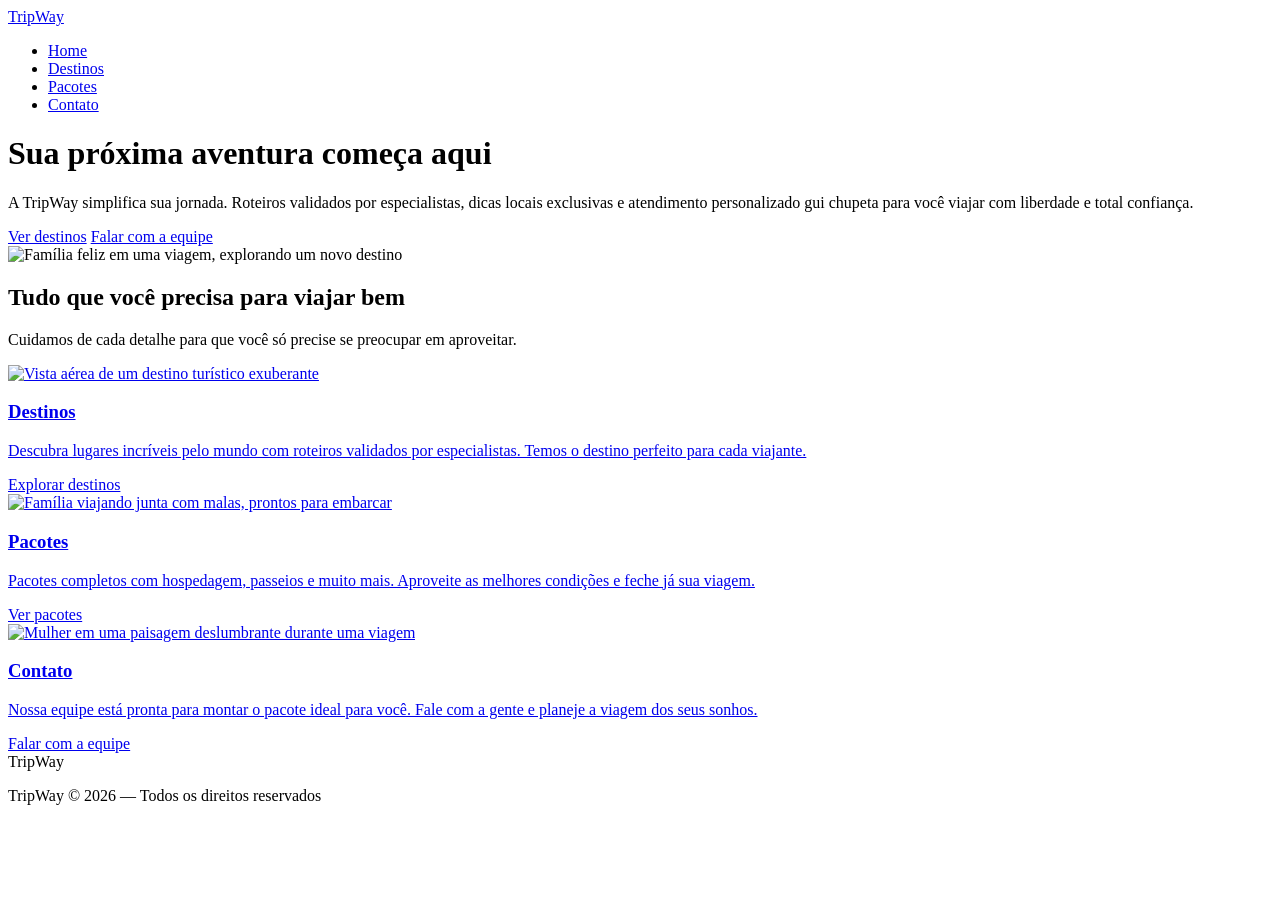
==== index.html @ b793ada8 "atualizando pagina index.html" ====
<!doctype html>
<html lang="pt-BR">
  <head>
    <meta charset="UTF-8" />
    <meta name="viewport" content="width=device-width, initial-scale=1.0" />
    <meta name="description" content="TripWay — Sua agência de viagens. Roteiros validados por especialistas, pacotes completos e atendimento personalizado." />
    <link rel="preconnect" href="https://fonts.googleapis.com" />
    <link rel="preconnect" href="https://fonts.gstatic.com" crossorigin />
    <link href="https://fonts.googleapis.com/css2?family=Poppins:ital,wght@0,100;0,200;0,300;0,400;0,500;0,600;0,700;0,800;0,900;1,100;1,200;1,300;1,400;1,500;1,600;1,700;1,800;1,900&display=swap" rel="stylesheet" />
    <link rel="stylesheet" href="./css/style.css" />
    <title>Home | TripWay</title>
  </head>
  <body>

    <nav>
      <div class="nav-inner">
        <a href="index.html" class="nav-logo">Trip<span>Way</span></a>
        <ul>
          <li><a href="index.html" class="ativo">Home</a></li>
          <li><a href="pages/destinos.html">Destinos</a></li>
          <li><a href="pages/pacotes.html">Pacotes</a></li>
          <li><a href="pages/contato.html">Contato</a></li>
        </ul>
      </div>
    </nav>

    <header>
      <div class="hero">
        <div class="hero-texto">
          <h1>Sua próxima aventura começa aqui</h1>
          <p>
            A TripWay simplifica sua jornada. Roteiros validados por especialistas,
            dicas locais exclusivas e atendimento personalizado gui chupeta para você viajar
            com liberdade e total confiança.
          </p>
          <div class="hero-acoes">
            <a href="pages/destinos.html" class="btn btn-primario">Ver destinos</a>
            <a href="pages/contato.html" class="btn btn-secundario">Falar com a equipe</a>
          </div>
        </div>
        <div class="hero-imagem">
          <img src="img/image.png" alt="Família feliz em uma viagem, explorando um novo destino" />
        </div>
      </div>
    </header>

    <main>

      <section>
        <div class="secao-titulo">
          <h2>Tudo que você precisa para viajar bem</h2>
          <p>Cuidamos de cada detalhe para que você só precise se preocupar em aproveitar.</p>
        </div>

        <div class="grade-cards">
          <a href="pages/destinos.html" class="card">
            <img src="img/imagem-card-detino.png" alt="Vista aérea de um destino turístico exuberante" />
            <div class="card-corpo">
              <h3>Destinos</h3>
              <p>Descubra lugares incríveis pelo mundo com roteiros validados por especialistas. Temos o destino perfeito para cada viajante.</p>
            </div>
            <div class="card-rodape">
              <span class="card-link">Explorar destinos </span>
            </div>
          </a>

          <a href="pages/pacotes.html" class="card">
            <img src="img/imagem-card-pacote.png" alt="Família viajando junta com malas, prontos para embarcar" />
            <div class="card-corpo">
              <h3>Pacotes</h3>
              <p>Pacotes completos com hospedagem, passeios e muito mais. Aproveite as melhores condições e feche já sua viagem.</p>
            </div>
            <div class="card-rodape">
              <span class="card-link">Ver pacotes </span>
            </div>
          </a>

          <a href="pages/contato.html" class="card">
            <img src="img/imagem-contato.png" alt="Mulher em uma paisagem deslumbrante durante uma viagem" />
            <div class="card-corpo">
              <h3>Contato</h3>
              <p>Nossa equipe está pronta para montar o pacote ideal para você. Fale com a gente e planeje a viagem dos seus sonhos.</p>
            </div>
            <div class="card-rodape">
              <span class="card-link">Falar com a equipe </span>
            </div>
          </a>
        </div>
      </section>
    </main>

    <footer>
      <div class="footer-inner">
        <div class="footer-topo">
          <div class="footer-logo">Trip<span>Way</span></div>
          <p class="footer-copy">TripWay &copy; 2026 — Todos os direitos reservados</p>
        </div>
      </div>
    </footer>

  </body>
</html>
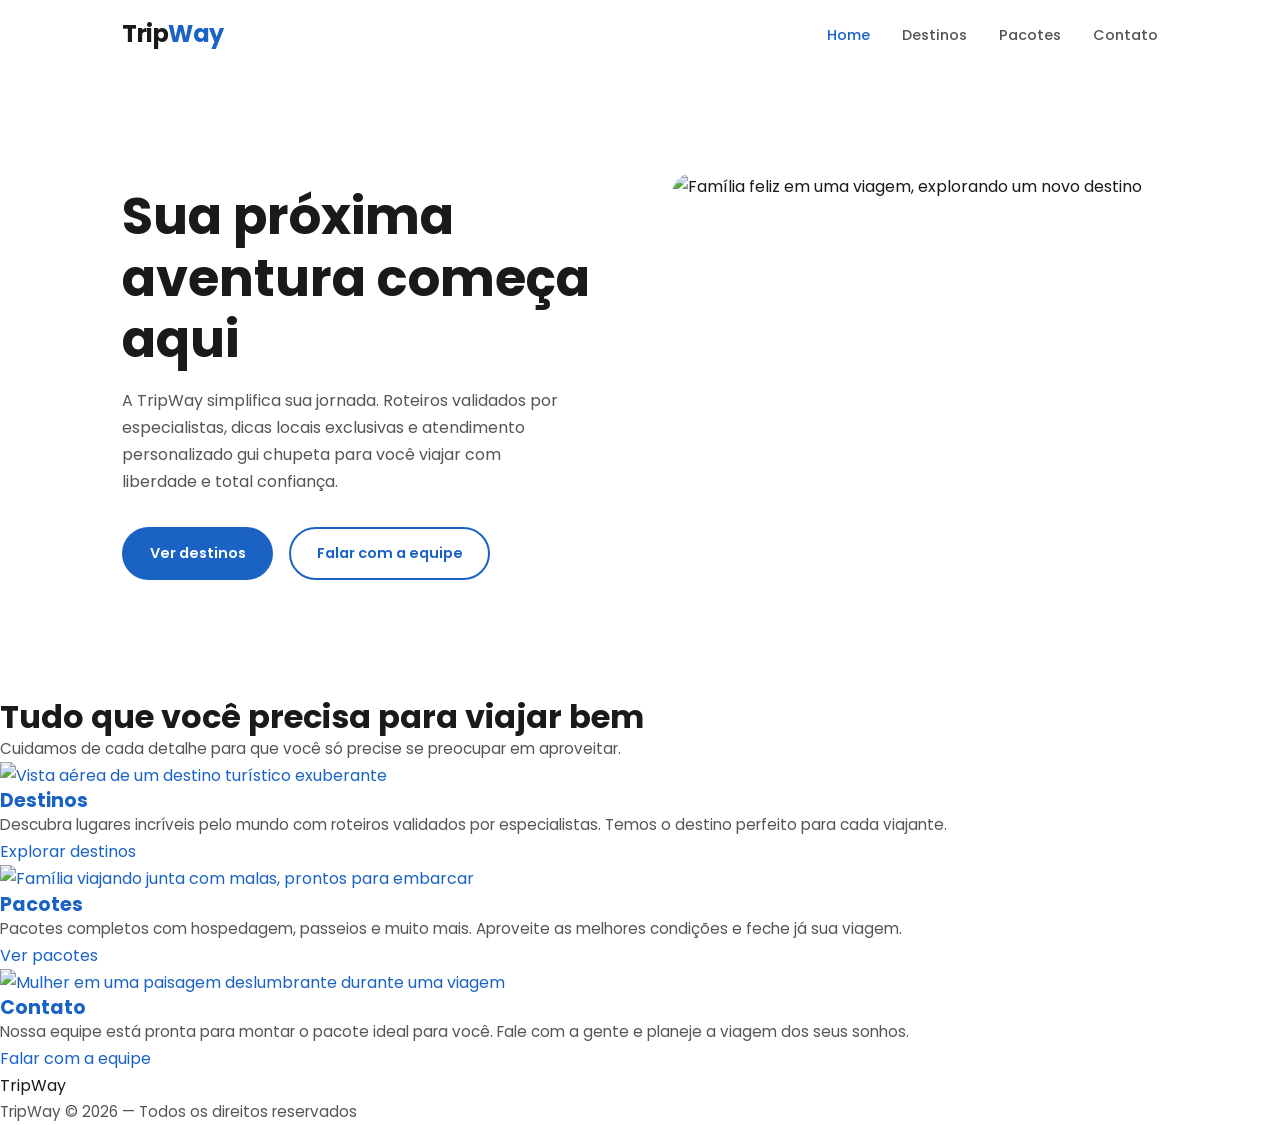
==== commit 8843e39f: "Finalizando Header" ====
--- a/index.html
+++ b/index.html
@@ -7,7 +7,7 @@
     <link rel="preconnect" href="https://fonts.googleapis.com" />
     <link rel="preconnect" href="https://fonts.gstatic.com" crossorigin />
     <link href="https://fonts.googleapis.com/css2?family=Poppins:ital,wght@0,100;0,200;0,300;0,400;0,500;0,600;0,700;0,800;0,900;1,100;1,200;1,300;1,400;1,500;1,600;1,700;1,800;1,900&display=swap" rel="stylesheet" />
-    <link rel="stylesheet" href="./css/style.css" />
+    <link rel="stylesheet" href="style/style.css" />
     <title>Home | TripWay</title>
   </head>
   <body>
--- a/style/style.css
+++ b/style/style.css
@@ -0,0 +1,260 @@
+*, *::before, *::after {
+  box-sizing: border-box;
+  margin: 0;
+  padding: 0;
+}
+
+:root {
+  --cor-primaria: #1a63c4;
+  --cor-primaria-escura: #0f3a8f;
+  --cor-primaria-clara: #e8f3ff;
+  --cor-destaque-clara: #fff8e6;
+  --cor-texto: #1a1a1a;
+  --cor-texto-suave: #555555;
+  --cor-texto-claro: #888888;
+  --cor-fundo: #ffffff;
+  --cor-fundo-card: #ffffff;
+  --cor-borda: #e2e8e4;
+  --cor-borda-suave: #f0f0ec;
+
+  --fonte-titulo: 'Poppins', 'Playfair Display', Georgia, serif;
+  --fonte-corpo: 'Poppins', 'DM Sans', 'Segoe UI', sans-serif;
+
+  --raio: 12px;
+  --raio-grande: 20px;
+  --raio-pill: 100px;
+
+  --sombra: 0 2px 12px rgba(0, 0, 0, 0.07);
+  --sombra-hover: 0 8px 28px rgba(0, 0, 0, 0.13);
+
+  --transicao: 0.25s ease;
+
+  --max-largura: 1100px;
+  --espacamento: 2rem;
+}
+
+body {
+  font-family: var(--fonte-corpo);
+  font-size: 1rem;
+  line-height: 1.7;
+  color: var(--cor-texto);
+  background-color: var(--cor-fundo);
+  min-height: 100vh;
+}
+
+h1, h2, h3, h4 {
+  font-family: var(--fonte-titulo);
+  line-height: 1.2;
+}
+ 
+h1 { font-size: clamp(2rem, 5vw, 3.2rem); }
+h2 { font-size: clamp(1.5rem, 3vw, 2rem); }
+h3 { font-size: 1.2rem; }
+ 
+p {
+  color: var(--cor-texto-suave);
+  font-size: 0.95rem;
+}
+ 
+a {
+  color: var(--cor-primaria);
+  text-decoration: none;
+  transition: color var(--transicao);
+}
+ 
+a:hover {
+  color: var(--cor-primaria-escura);
+}
+
+nav {
+  background-color: #ffffff;
+  border-bottom: none;
+  position: sticky;
+  top: 0;
+  z-index: 100;
+  width: 100%;
+}
+ 
+.nav-inner {
+  max-width: var(--max-largura);
+  margin: 0 auto;
+  padding: 0 var(--espacamento);
+  height: 68px;
+  display: flex;
+  align-items: center;
+  justify-content: space-between;
+}
+ 
+.nav-logo {
+  font-family: var(--fonte-titulo);
+  font-size: 1.5rem;
+  font-weight: 700;
+  color: var(--cor-texto);
+  text-decoration: none;
+  letter-spacing: -0.5px;
+}
+ 
+.nav-logo span {
+  color: var(--cor-primaria);
+}
+ 
+nav ul {
+  list-style: none;
+  display: flex;
+  align-items: center;
+  gap: 2rem;
+}
+ 
+nav ul li a {
+  font-size: 0.9rem;
+  font-weight: 500;
+  color: var(--cor-texto-suave);
+  text-decoration: none;
+  padding: 0.3rem 0;
+  transition: color var(--transicao);
+}
+ 
+nav ul li a:hover,
+nav ul li a.ativo {
+  color: var(--cor-primaria);
+}
+
+.btn {
+  display: inline-flex;
+  align-items: center;
+  gap: 0.4rem;
+  padding: 0.75rem 1.6rem;
+  border-radius: var(--raio-pill);
+  font-family: var(--fonte-corpo);
+  font-size: 0.9rem;
+  font-weight: 600;
+  cursor: pointer;
+  border: 2px solid transparent;
+  transition: background var(--transicao), color var(--transicao),
+              border-color var(--transicao), transform var(--transicao),
+              box-shadow var(--transicao);
+  text-decoration: none;
+}
+ 
+.btn-primario {
+  background-color: var(--cor-primaria);
+  color: #ffffff;
+}
+ 
+.btn-primario:hover {
+  background-color: var(--cor-primaria-escura);
+  color: #ffffff;
+  transform: translateY(-2px);
+  box-shadow: 0 6px 20px rgba(26, 99, 196, 0.3);
+}
+ 
+.btn-secundario {
+  background-color: transparent;
+  color: var(--cor-primaria);
+  border-color: var(--cor-primaria);
+}
+ 
+.btn-secundario:hover {
+  background-color: var(--cor-primaria);
+  color: #ffffff;
+  border-color: var(--cor-primaria);
+  transform: translateY(-2px);
+}
+ 
+.btn-destaque {
+  background-color: var(--cor-destaque);
+  color: #ffffff;
+}
+ 
+.btn-destaque:hover {
+  background-color: #d4920a;
+  color: #ffffff;
+  transform: translateY(-2px);
+  box-shadow: 0 6px 20px rgba(240, 165, 0, 0.35);
+}
+ 
+header {
+  background-color: #ffffff;
+  border-bottom: none;
+}
+
+.hero {
+  max-width: var(--max-largura);
+  margin: 0 auto;
+  padding: 5vh var(--espacamento);
+  display: flex;
+  align-items: center;
+  gap: 4rem;
+  min-height: 70vh;
+}
+ 
+.hero-texto {
+  flex: 1;
+  max-width: 520px;
+}
+ 
+.hero-badge {
+  display: inline-block;
+  background-color: var(--cor-primaria-clara);
+  color: var(--cor-primaria);
+  font-size: 0.8rem;
+  font-weight: 600;
+  letter-spacing: 0.06em;
+  text-transform: uppercase;
+  padding: 0.4rem 1rem;
+  border-radius: var(--raio-pill);
+  margin-bottom: 1.2rem;
+}
+ 
+.hero-texto h1 {
+  margin-bottom: 1rem;
+  color: var(--cor-texto);
+}
+ 
+.hero-texto h1 em {
+  color: var(--cor-primaria);
+}
+ 
+.hero-texto p {
+  font-size: 1rem;
+  margin-bottom: 2rem;
+  max-width: 440px;
+}
+ 
+.hero-acoes {
+  display: flex;
+  gap: 1rem;
+  flex-wrap: wrap;
+}
+ 
+.hero-imagem {
+  flex: 1;
+  max-width: 48%;
+  border-radius: var(--raio-grande);
+  overflow: hidden;
+}
+ 
+.hero-imagem img {
+  width: 100%;
+  height: 420px;
+  object-fit: cover;
+  display: block;
+  border-radius: var(--raio-grande);
+}
+
+.header-pagina {
+  max-width: var(--max-largura);
+  margin: 0 auto;
+  padding: 4rem var(--espacamento) 3rem;
+  text-align: center;
+}
+ 
+.header-pagina h1 {
+  margin-bottom: 0.75rem;
+}
+ 
+.header-pagina p {
+  font-size: 1rem;
+  max-width: 540px;
+  margin: 0 auto;
+}
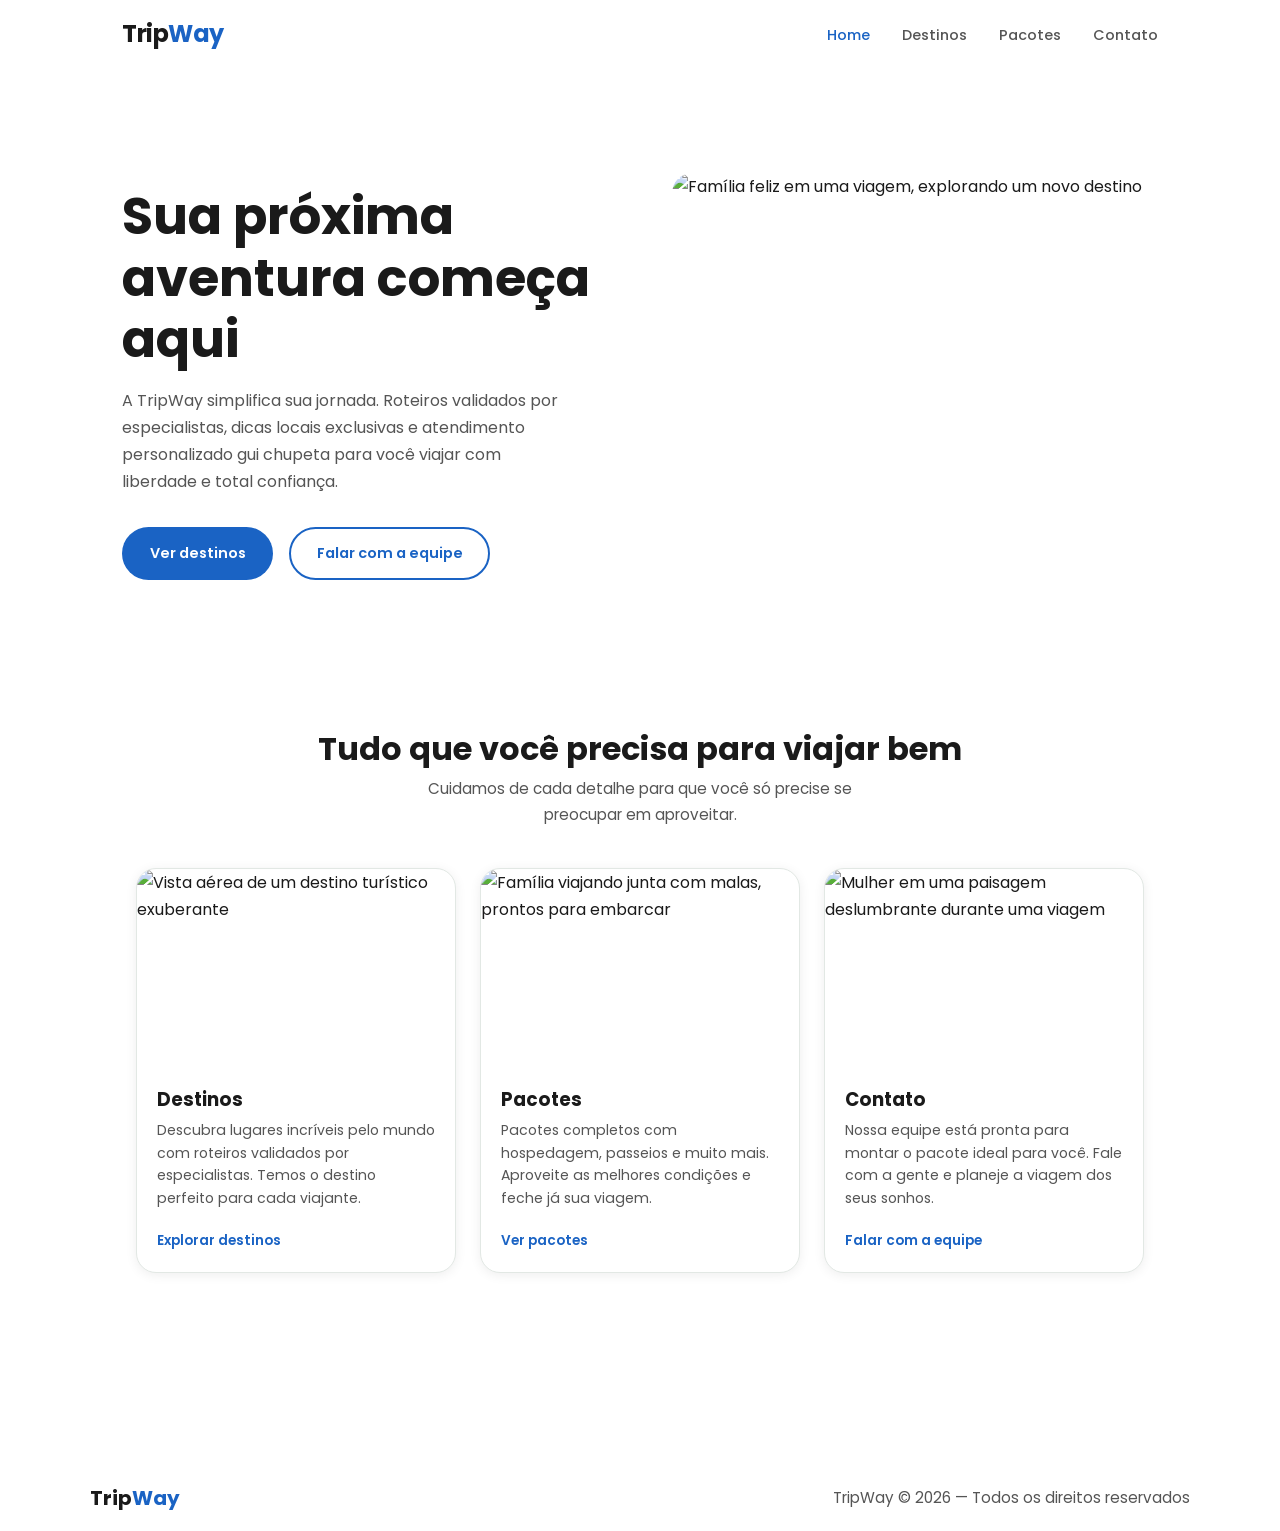
==== commit 7d03332c: "adicionando correcao css" ====
--- a/index.html
+++ b/index.html
@@ -7,7 +7,7 @@
     <link rel="preconnect" href="https://fonts.googleapis.com" />
     <link rel="preconnect" href="https://fonts.gstatic.com" crossorigin />
     <link href="https://fonts.googleapis.com/css2?family=Poppins:ital,wght@0,100;0,200;0,300;0,400;0,500;0,600;0,700;0,800;0,900;1,100;1,200;1,300;1,400;1,500;1,600;1,700;1,800;1,900&display=swap" rel="stylesheet" />
-    <link rel="stylesheet" href="style/style.css" />
+    <link rel="stylesheet" href="css/style.css" />
     <title>Home | TripWay</title>
   </head>
   <body>
--- a/css/style.css
+++ b/css/style.css
@@ -0,0 +1,730 @@
+*, *::before, *::after {
+  box-sizing: border-box;
+  margin: 0;
+  padding: 0;
+}
+
+:root {
+  --cor-primaria: #1a63c4;
+  --cor-primaria-escura: #0f3a8f;
+  --cor-primaria-clara: #e8f3ff;
+  --cor-destaque-clara: #fff8e6;
+  --cor-texto: #1a1a1a;
+  --cor-texto-suave: #555555;
+  --cor-texto-claro: #888888;
+  --cor-fundo: #ffffff;
+  --cor-fundo-card: #ffffff;
+  --cor-borda: #e2e8e4;
+  --cor-borda-suave: #f0f0ec;
+
+  --fonte-titulo: 'Poppins', 'Playfair Display', Georgia, serif;
+  --fonte-corpo: 'Poppins', 'DM Sans', 'Segoe UI', sans-serif;
+
+  --raio: 12px;
+  --raio-grande: 20px;
+  --raio-pill: 100px;
+
+  --sombra: 0 2px 12px rgba(0, 0, 0, 0.07);
+  --sombra-hover: 0 8px 28px rgba(0, 0, 0, 0.13);
+
+  --transicao: 0.25s ease;
+
+  --max-largura: 1100px;
+  --espacamento: 2rem;
+}
+
+body {
+  font-family: var(--fonte-corpo);
+  font-size: 1rem;
+  line-height: 1.7;
+  color: var(--cor-texto);
+  background-color: var(--cor-fundo);
+  min-height: 100vh;
+}
+
+h1, h2, h3, h4 {
+  font-family: var(--fonte-titulo);
+  line-height: 1.2;
+}
+ 
+h1 { font-size: clamp(2rem, 5vw, 3.2rem); }
+h2 { font-size: clamp(1.5rem, 3vw, 2rem); }
+h3 { font-size: 1.2rem; }
+ 
+p {
+  color: var(--cor-texto-suave);
+  font-size: 0.95rem;
+}
+ 
+a {
+  color: var(--cor-primaria);
+  text-decoration: none;
+  transition: color var(--transicao);
+}
+ 
+a:hover {
+  color: var(--cor-primaria-escura);
+}
+
+nav {
+  background-color: #ffffff;
+  border-bottom: none;
+  position: sticky;
+  top: 0;
+  z-index: 100;
+  width: 100%;
+}
+ 
+.nav-inner {
+  max-width: var(--max-largura);
+  margin: 0 auto;
+  padding: 0 var(--espacamento);
+  height: 68px;
+  display: flex;
+  align-items: center;
+  justify-content: space-between;
+}
+ 
+.nav-logo {
+  font-family: var(--fonte-titulo);
+  font-size: 1.5rem;
+  font-weight: 700;
+  color: var(--cor-texto);
+  text-decoration: none;
+  letter-spacing: -0.5px;
+}
+ 
+.nav-logo span {
+  color: var(--cor-primaria);
+}
+ 
+nav ul {
+  list-style: none;
+  display: flex;
+  align-items: center;
+  gap: 2rem;
+}
+ 
+nav ul li a {
+  font-size: 0.9rem;
+  font-weight: 500;
+  color: var(--cor-texto-suave);
+  text-decoration: none;
+  padding: 0.3rem 0;
+  transition: color var(--transicao);
+}
+ 
+nav ul li a:hover,
+nav ul li a.ativo {
+  color: var(--cor-primaria);
+}
+
+.btn {
+  display: inline-flex;
+  align-items: center;
+  gap: 0.4rem;
+  padding: 0.75rem 1.6rem;
+  border-radius: var(--raio-pill);
+  font-family: var(--fonte-corpo);
+  font-size: 0.9rem;
+  font-weight: 600;
+  cursor: pointer;
+  border: 2px solid transparent;
+  transition: background var(--transicao), color var(--transicao),
+              border-color var(--transicao), transform var(--transicao),
+              box-shadow var(--transicao);
+  text-decoration: none;
+}
+ 
+.btn-primario {
+  background-color: var(--cor-primaria);
+  color: #ffffff;
+}
+ 
+.btn-primario:hover {
+  background-color: var(--cor-primaria-escura);
+  color: #ffffff;
+  transform: translateY(-2px);
+  box-shadow: 0 6px 20px rgba(26, 99, 196, 0.3);
+}
+ 
+.btn-secundario {
+  background-color: transparent;
+  color: var(--cor-primaria);
+  border-color: var(--cor-primaria);
+}
+ 
+.btn-secundario:hover {
+  background-color: var(--cor-primaria);
+  color: #ffffff;
+  border-color: var(--cor-primaria);
+  transform: translateY(-2px);
+}
+ 
+.btn-destaque {
+  background-color: var(--cor-destaque);
+  color: #ffffff;
+}
+ 
+.btn-destaque:hover {
+  background-color: #d4920a;
+  color: #ffffff;
+  transform: translateY(-2px);
+  box-shadow: 0 6px 20px rgba(240, 165, 0, 0.35);
+}
+ 
+header {
+  background-color: #ffffff;
+  border-bottom: none;
+}
+
+.hero {
+  max-width: var(--max-largura);
+  margin: 0 auto;
+  padding: 5vh var(--espacamento);
+  display: flex;
+  align-items: center;
+  gap: 4rem;
+  min-height: 70vh;
+}
+ 
+.hero-texto {
+  flex: 1;
+  max-width: 520px;
+}
+ 
+.hero-badge {
+  display: inline-block;
+  background-color: var(--cor-primaria-clara);
+  color: var(--cor-primaria);
+  font-size: 0.8rem;
+  font-weight: 600;
+  letter-spacing: 0.06em;
+  text-transform: uppercase;
+  padding: 0.4rem 1rem;
+  border-radius: var(--raio-pill);
+  margin-bottom: 1.2rem;
+}
+ 
+.hero-texto h1 {
+  margin-bottom: 1rem;
+  color: var(--cor-texto);
+}
+ 
+.hero-texto h1 em {
+  color: var(--cor-primaria);
+}
+ 
+.hero-texto p {
+  font-size: 1rem;
+  margin-bottom: 2rem;
+  max-width: 440px;
+}
+ 
+.hero-acoes {
+  display: flex;
+  gap: 1rem;
+  flex-wrap: wrap;
+}
+ 
+.hero-imagem {
+  flex: 1;
+  max-width: 48%;
+  border-radius: var(--raio-grande);
+  overflow: hidden;
+}
+ 
+.hero-imagem img {
+  width: 100%;
+  height: 420px;
+  object-fit: cover;
+  display: block;
+  border-radius: var(--raio-grande);
+}
+
+.header-pagina {
+  max-width: var(--max-largura);
+  margin: 0 auto;
+  padding: 4rem var(--espacamento) 3rem;
+  text-align: center;
+}
+ 
+.header-pagina h1 {
+  margin-bottom: 0.75rem;
+}
+ 
+.header-pagina p {
+  font-size: 1rem;
+  max-width: 540px;
+  margin: 0 auto;
+}
+
+main {
+  max-width: var(--max-largura);
+  margin: 0 auto;
+  padding: var(--espacamento);
+}
+ 
+section {
+  margin-bottom: 4rem;
+}
+ 
+.secao-titulo {
+  text-align: center;
+  margin-bottom: 2.5rem;
+}
+ 
+.secao-label {
+  display: inline-block;
+  font-size: 0.78rem;
+  font-weight: 700;
+  letter-spacing: 0.1em;
+  text-transform: uppercase;
+  color: var(--cor-primaria);
+  margin-bottom: 0.5rem;
+}
+ 
+.secao-titulo h2 {
+  color: var(--cor-texto);
+  margin-bottom: 0.5rem;
+}
+ 
+.secao-titulo p {
+  max-width: 500px;
+  margin: 0 auto;
+}
+ 
+.grade-cards {
+  display: flex;
+  flex-wrap: wrap;
+  gap: 1.5rem;
+  justify-content: center;
+}
+ 
+.grade-cards-pacotes .card {
+  flex: 1 1 calc((100% - 3rem) / 3);
+  max-width: calc((100% - 3rem) / 3);
+}
+ 
+.card {
+  background-color: var(--cor-fundo-card);
+  border: 1px solid var(--cor-borda);
+  border-radius: var(--raio-grande);
+  overflow: hidden;
+  width: 100%;
+  max-width: 320px;
+  display: flex;
+  flex-direction: column;
+  text-decoration: none;
+  color: var(--cor-texto);
+  box-shadow: var(--sombra);
+  transition: transform var(--transicao), box-shadow var(--transicao),
+              border-color var(--transicao);
+}
+ 
+.card:hover {
+    transform: translateY(-6px);
+    box-shadow: var(--sombra-hover);
+  }
+ 
+.card img {
+  width: 100%;
+  height: 200px;
+  object-fit: cover;
+  display: block;
+}
+.card-corpo {
+  padding: 1.25rem;
+  flex: 1;
+  display: flex;
+  flex-direction: column;
+}
+ 
+.card-corpo h3 {
+  font-family: var(--fonte-titulo);
+  font-size: 1.15rem;
+  margin-bottom: 0.5rem;
+  color: var(--cor-texto);
+}
+ 
+.card-corpo p {
+  font-size: 0.88rem;
+  line-height: 1.6;
+  flex: 1;
+}
+ 
+.card-rodape {
+  padding: 0 1.25rem 1.25rem;
+  display: flex;
+  align-items: center;
+  justify-content: space-between;
+}
+ 
+.card-link {
+  font-size: 0.85rem;
+  font-weight: 600;
+  color: var(--cor-primaria);
+  display: flex;
+  align-items: center;
+  gap: 0.25rem;
+  transition: gap var(--transicao), color var(--transicao);
+}
+ 
+.card:hover .card-link {
+  gap: 0.5rem;
+  color: var(--cor-primaria-escura);
+}
+ 
+.card-local {
+  font-size: 0.78rem;
+  color: var(--cor-texto-claro);
+  font-weight: 500;
+  margin-top: 0.5rem;
+}
+ 
+.card-pacote {
+  max-width: 340px;
+}
+ 
+.card-badge-pacote {
+  display: inline-block;
+  background-color: var(--cor-destaque-clara);
+  color: #8a5e00;
+  font-size: 0.72rem;
+  font-weight: 700;
+  letter-spacing: 0.05em;
+  text-transform: uppercase;
+  padding: 0.3rem 0.8rem;
+  border-radius: var(--raio-pill);
+  margin-bottom: 0.6rem;
+}
+ 
+.barra-confianca {
+  background-color: var(--cor-primaria);
+  border-radius: var(--raio-grande);
+  padding: 2.5rem var(--espacamento);
+  display: flex;
+  justify-content: space-around;
+  flex-wrap: wrap;
+  gap: 2rem;
+  margin-bottom: 4rem;
+}
+ 
+.stat {
+  text-align: center;
+  color: #ffffff;
+}
+ 
+.stat strong {
+  display: block;
+  font-family: var(--fonte-titulo);
+  font-size: 2.2rem;
+  font-weight: 700;
+  line-height: 1;
+  margin-bottom: 0.3rem;
+}
+ 
+.stat span {
+  font-size: 0.85rem;
+  opacity: 0.85;
+}
+ 
+.contato-grid {
+  display: flex;
+  gap: 3rem;
+  align-items: flex-start;
+  flex-wrap: wrap;
+}
+ 
+.contato-info {
+  flex: 1;
+  min-width: 260px;
+}
+
+.contato-info h2 {
+ margin-bottom: 1rem;
+}
+
+.contato-info p {
+ margin-bottom: 1.5rem;
+}
+
+.contato-detalhe {
+ display: flex;
+ align-items: center;
+ gap: 0.75rem;
+ margin-bottom: 1rem;
+ font-size: 0.9rem;
+ color: var(--cor-texto-suave);
+}
+
+.contato-icone {
+ width: 36px;
+ height: 36px;
+ background-color: var(--cor-primaria-clara);
+ border-radius: 50%;
+ display: flex;
+ align-items: center;
+ justify-content: center;
+ font-size: 1rem;
+ flex-shrink: 0;
+}
+
+.contato-form-wrap {
+ flex: 1.5;
+ min-width: 300px;
+ background-color: var(--cor-fundo-card);
+ border: 1px solid var(--cor-borda);
+ border-radius: var(--raio-grande);
+ padding: 2rem;
+ box-shadow: var(--sombra);
+}
+
+form {
+ display: flex;
+ flex-direction: column;
+ gap: 0.2rem;
+}
+
+.form-linha {
+ display: flex;
+ gap: 1rem;
+}
+
+.form-grupo {
+ display: flex;
+ flex-direction: column;
+ flex: 1;
+ margin-bottom: 1rem;
+}
+
+label {
+ font-size: 0.82rem;
+ font-weight: 600;
+ color: var(--cor-texto);
+ margin-bottom: 0.4rem;
+ letter-spacing: 0.02em;
+}
+
+input,
+select,
+textarea {
+ font-family: var(--fonte-corpo);
+ font-size: 0.9rem;
+ color: var(--cor-texto);
+ background-color: var(--cor-fundo);
+ border: 1.5px solid var(--cor-borda);
+ border-radius: var(--raio);
+ padding: 0.65rem 0.9rem;
+ width: 100%;
+ transition: border-color var(--transicao), box-shadow var(--transicao);
+ outline: none;
+}
+
+input:hover,
+select:hover,
+textarea:hover {
+ border-color: #b0c8bb;
+}
+
+input:focus,
+select:focus,
+textarea:focus {
+ border-color: var(--cor-primaria);
+ box-shadow: 0 0 0 3px rgba(26, 99, 196, 0.12);
+ background-color: #ffffff;
+}
+
+input::placeholder,
+textarea::placeholder {
+ color: var(--cor-texto-claro);
+}
+
+textarea {
+ resize: vertical;
+ min-height: 90px;
+}
+
+.form-submit {
+ margin-top: 0.5rem;
+}
+
+footer {
+ background-color: transparent;
+ color: var(--cor-texto);
+ padding: 2rem var(--espacamento) 1rem;
+ margin-top: 5rem;
+}
+
+.footer-inner {
+ max-width: var(--max-largura);
+ margin: 0 auto;
+ padding: 0;
+}
+
+.footer-topo {
+ display: flex;
+ justify-content: space-between;
+ align-items: center;
+ gap: 1rem;
+}
+
+.footer-logo {
+ font-family: var(--fonte-titulo);
+ font-size: 1.25rem;
+ font-weight: 700;
+ color: var(--cor-texto);
+}
+
+.footer-logo span {
+ color: var(--cor-primaria);
+}
+
+.footer-nav {
+ justify-self: center;
+}
+
+.footer-nav ul {
+ list-style: none;
+ display: flex;
+ gap: 1.5rem;
+ padding: 0;
+ margin: 0;
+ flex-wrap: wrap;
+ justify-content: center;
+}
+
+.footer-nav ul li a {
+ font-size: 0.95rem;
+ color: var(--cor-texto);
+ text-decoration: none;
+ transition: color var(--transicao);
+}
+
+.footer-nav ul li a:hover {
+ color: var(--cor-primaria);
+}
+
+.footer-base {
+ margin-top: 1rem;
+ text-align: center;
+ font-size: 0.9rem;
+ color: var(--cor-texto-claro);
+}
+
+.texto-centro { text-align: center; }
+.mt-2 { margin-top: 2rem; }
+
+@media (max-width: 900px) {
+
+  .hero {
+ flex-direction: column;
+ text-align: center;
+ padding: 3rem var(--espacamento);
+ min-height: auto;
+ gap: 2.5rem;
+ }
+ .grade-cards-pacotes .card {
+ flex: 1 1 calc((100% - 1.5rem) / 2);
+ max-width: calc((100% - 1.5rem) / 2);
+ }
+
+ .hero-texto {
+ max-width: 100%;
+ }
+
+ .hero-texto p {
+ max-width: 100%;
+ margin-left: auto;
+ margin-right: auto;
+ }
+
+ .hero-acoes {
+ justify-content: center;
+ }
+
+ .hero-imagem {
+ max-width: 100%;
+ width: 100%;
+ }
+
+ .hero-imagem img {
+ height: 300px;
+ }
+
+ .contato-grid {
+ flex-direction: column;
+ }
+
+ .footer-topo {
+ flex-direction: column;
+ }
+}
+
+@media (max-width: 700px) {
+ :root {
+ --espacamento: 1.2rem;
+ }
+
+ .grade-cards {
+ flex-direction: column;
+ align-items: center;
+ }
+
+ .grade-cards-pacotes .card {
+ max-width: 100%;
+ }
+
+ .card {
+ max-width: 100%;
+ }
+
+ .card-pacote {
+ max-width: 100%;
+ }
+
+ .barra-confianca {
+ gap: 1.5rem;
+ padding: 2rem 1.2rem;
+ }
+
+ .form-linha {
+ flex-direction: column;
+ gap: 0;
+ }
+
+ .footer-base {
+ flex-direction: column;
+ text-align: center;
+ }
+
+ nav ul {
+ gap: 1.2rem;
+ }
+
+ nav ul li a {
+ font-size: 0.82rem;
+ }
+
+ .header-pagina {
+ padding: 2.5rem var(--espacamento) 2rem;
+ }
+
+ .contato-form-wrap {
+ padding: 1.5rem;
+ }
+}
+
+@media (max-width: 480px) {
+ .nav-inner {
+ height: 58px;
+ }
+
+ nav ul {
+ gap: 0.8rem;
+ }
+
+ .stat strong {
+ font-size: 1.8rem;
+ }
+}
